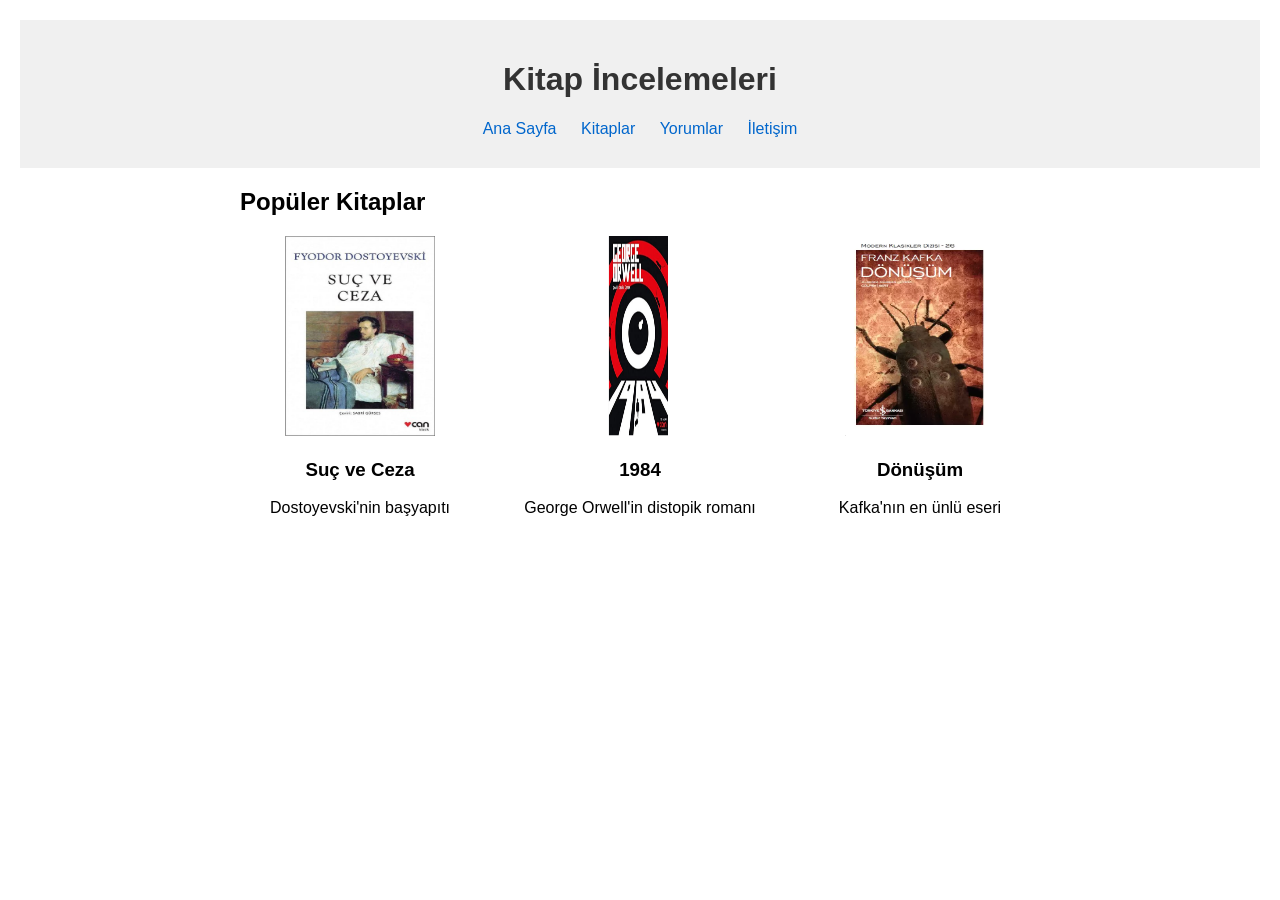
==== index.html @ e762c215 "Add files via upload" ====
<!DOCTYPE html>
<html lang="tr">
<head>
    <meta charset="UTF-8">
    <title>Kitap İncelemeleri - Ana Sayfa</title>
</head>
<body style="font-family: Arial, sans-serif; margin: 0; padding: 20px;">
    <header style="background-color: #f0f0f0; padding: 20px; text-align: center;">
        <h1 style="color: #333;">Kitap İncelemeleri</h1>
        <nav style="margin: 10px;">
            <a href="index.html" style="margin: 0 10px; color: #0066cc; text-decoration: none;">Ana Sayfa</a>
            <a href="pages/kitaplar.html" style="margin: 0 10px; color: #0066cc; text-decoration: none;">Kitaplar</a>
            <a href="pages/yorumlar.html" style="margin: 0 10px; color: #0066cc; text-decoration: none;">Yorumlar</a>
            <a href="pages/iletisim.html" style="margin: 0 10px; color: #0066cc; text-decoration: none;">İletişim</a>
        </nav>
    </header>

    <main style="max-width: 800px; margin: 20px auto;">
        <section>
            <h2>Popüler Kitaplar</h2>
            <div style="display: flex; justify-content: space-between;">
                <div style="width: 30%; text-align: center;">
                    <img src="images/sucveceza.png" alt="Kitap 1" style="width: 150px; height: 200px;">
                    <h3>Suç ve Ceza</h3>
                    <p>Dostoyevski'nin başyapıtı</p>
                </div>
                <div style="width: 30%; text-align: center;">
                    <img src="images/1984.png" alt="Kitap 2" style="width: 150px; height: 200px;">
                    <h3>1984</h3>
                    <p>George Orwell'in distopik romanı</p>
                </div>
                <div style="width: 30%; text-align: center;">
                    <img src="images/donusum.png" alt="Kitap 3" style="width: 150px; height: 200px;">
                    <h3>Dönüşüm</h3>
                    <p>Kafka'nın en ünlü eseri</p>
                </div>
            </div>
        </section>
    </main>
</body>
</html>
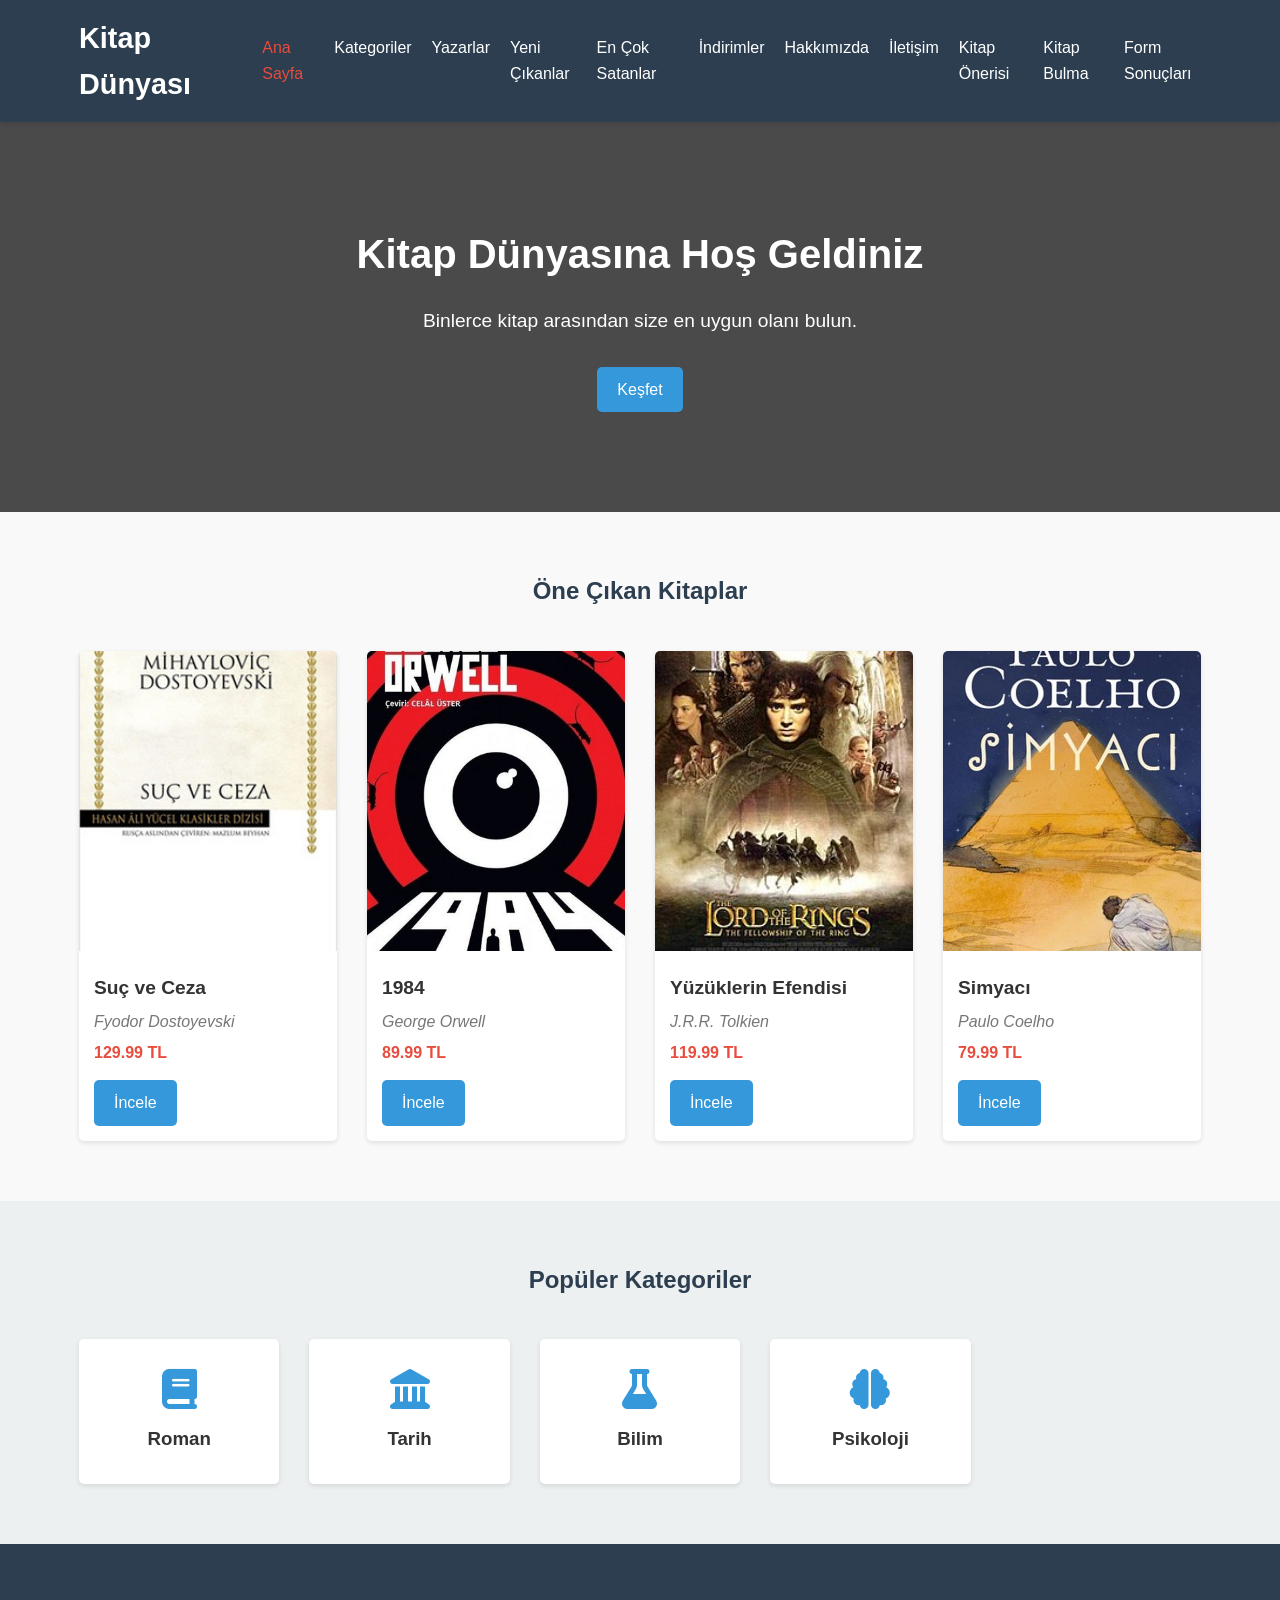
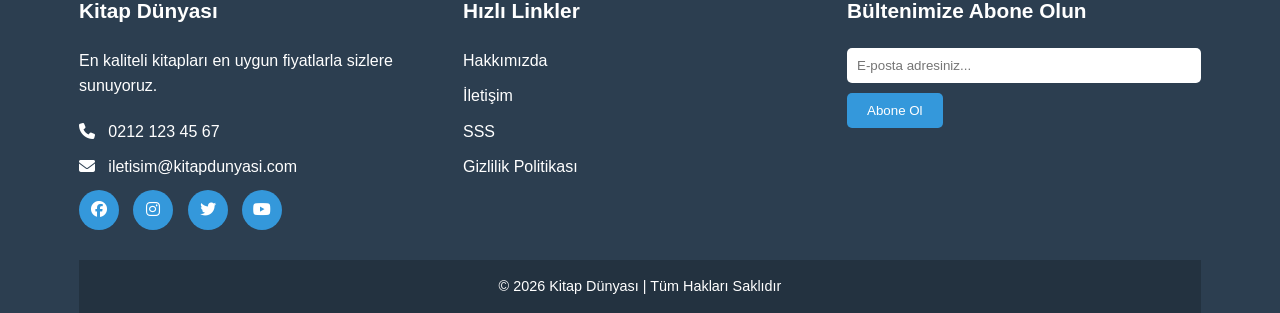
==== commit 543898d8: "Add files via upload" ====
--- a/index.html
+++ b/index.html
@@ -2,40 +2,154 @@
 <html lang="tr">
 <head>
     <meta charset="UTF-8">
-    <title>Kitap İncelemeleri - Ana Sayfa</title>
+    <meta name="viewport" content="width=device-width, initial-scale=1.0">
+    <title>Kitap Dünyası</title>
+    <link rel="stylesheet" href="styles/style.css">
+    <link rel="stylesheet" href="https://cdnjs.cloudflare.com/ajax/libs/font-awesome/6.4.0/css/all.min.css">
 </head>
-<body style="font-family: Arial, sans-serif; margin: 0; padding: 20px;">
-    <header style="background-color: #f0f0f0; padding: 20px; text-align: center;">
-        <h1 style="color: #333;">Kitap İncelemeleri</h1>
-        <nav style="margin: 10px;">
-            <a href="index.html" style="margin: 0 10px; color: #0066cc; text-decoration: none;">Ana Sayfa</a>
-            <a href="pages/kitaplar.html" style="margin: 0 10px; color: #0066cc; text-decoration: none;">Kitaplar</a>
-            <a href="pages/yorumlar.html" style="margin: 0 10px; color: #0066cc; text-decoration: none;">Yorumlar</a>
-            <a href="pages/iletisim.html" style="margin: 0 10px; color: #0066cc; text-decoration: none;">İletişim</a>
-        </nav>
+<body>
+    <!-- Header -->
+    <header>
+        <div class="container">
+            <div class="logo">
+                <h1>Kitap Dünyası</h1>
+            </div>
+            <nav>
+                <input type="checkbox" id="check">
+                <label for="check" class="checkbtn">
+                    <i class="fas fa-bars"></i>
+                </label>
+                <ul class="nav-links">
+                    <li><a href="index.html" class="active">Ana Sayfa</a></li>
+                    <li><a href="pages/kategoriler.html">Kategoriler</a></li>
+                    <li><a href="pages/yazarlar.html">Yazarlar</a></li>
+                    <li><a href="pages/yeni-cikanlar.html">Yeni Çıkanlar</a></li>
+                    <li><a href="pages/en-cok-satanlar.html">En Çok Satanlar</a></li>
+                    <li><a href="pages/indirimler.html">İndirimler</a></li>
+                    <li><a href="pages/hakkimizda.html">Hakkımızda</a></li>
+                    <li><a href="pages/iletisim.html">İletişim</a></li>
+                    <li><a href="pages/kitap-oneri.html">Kitap Önerisi</a></li>
+                    <li><a href="pages/kitap-bulma.html">Kitap Bulma</a></li>
+                    <li><a href="pages/form-sonuc.html">Form Sonuçları</a></li>
+                </ul>
+            </nav>
+        </div>
     </header>
 
-    <main style="max-width: 800px; margin: 20px auto;">
-        <section>
-            <h2>Popüler Kitaplar</h2>
-            <div style="display: flex; justify-content: space-between;">
-                <div style="width: 30%; text-align: center;">
-                    <img src="images/sucveceza.png" alt="Kitap 1" style="width: 150px; height: 200px;">
-                    <h3>Suç ve Ceza</h3>
-                    <p>Dostoyevski'nin başyapıtı</p>
+    <!-- Main Content -->
+    <main>
+        <section class="hero">
+            <div class="container">
+                <div class="hero-content">
+                    <h2>Kitap Dünyasına Hoş Geldiniz</h2>
+                    <p>Binlerce kitap arasından size en uygun olanı bulun.</p>
+                    <a href="pages/kategoriler.html" class="btn">Keşfet</a>
                 </div>
-                <div style="width: 30%; text-align: center;">
-                    <img src="images/1984.png" alt="Kitap 2" style="width: 150px; height: 200px;">
-                    <h3>1984</h3>
-                    <p>George Orwell'in distopik romanı</p>
+            </div>
+        </section>
+
+        <section class="featured-books">
+            <div class="container">
+                <h2>Öne Çıkan Kitaplar</h2>
+                <div class="book-grid">
+                    <div class="book-card">
+                        <img src="img/1.png" alt="Suç ve Ceza">
+                        <h3>Suç ve Ceza</h3>
+                        <p class="author">Fyodor Dostoyevski</p>
+                        <p class="price">129.99 TL</p>
+                        <a href="pages/kitap-detay.html" class="btn">İncele</a>
+                    </div>
+                    <div class="book-card">
+                        <img src="img/2.png" alt="1984">
+                        <h3>1984</h3>
+                        <p class="author">George Orwell</p>
+                        <p class="price">89.99 TL</p>
+                        <a href="pages/kitap-detay.html" class="btn">İncele</a>
+                    </div>
+                    <div class="book-card">
+                        <img src="img/5.png" alt="Yüzüklerin Efendisi">
+                        <h3>Yüzüklerin Efendisi</h3>
+                        <p class="author">J.R.R. Tolkien</p>
+                        <p class="price">119.99 TL</p>
+                        <a href="pages/kitap-detay.html" class="btn">İncele</a>
+                    </div>
+                    <div class="book-card">
+                        <img src="img/3.png" alt="Simyacı">
+                        <h3>Simyacı</h3>
+                        <p class="author">Paulo Coelho</p>
+                        <p class="price">79.99 TL</p>
+                        <a href="pages/kitap-detay.html" class="btn">İncele</a>
+                    </div>
                 </div>
-                <div style="width: 30%; text-align: center;">
-                    <img src="images/donusum.png" alt="Kitap 3" style="width: 150px; height: 200px;">
-                    <h3>Dönüşüm</h3>
-                    <p>Kafka'nın en ünlü eseri</p>
+            </div>
+        </section>
+
+        <section class="categories">
+            <div class="container">
+                <h2>Popüler Kategoriler</h2>
+                <div class="category-grid">
+                    <div class="category-card">
+                        <i class="fas fa-book"></i>
+                        <h3>Roman</h3>
+                    </div>
+                    <div class="category-card">
+                        <i class="fas fa-landmark"></i>
+                        <h3>Tarih</h3>
+                    </div>
+                    <div class="category-card">
+                        <i class="fas fa-flask"></i>
+                        <h3>Bilim</h3>
+                    </div>
+                    <div class="category-card">
+                        <i class="fas fa-brain"></i>
+                        <h3>Psikoloji</h3>
+                    </div>
                 </div>
             </div>
         </section>
     </main>
+
+    <!-- Footer -->
+    <footer>
+        <div class="container">
+            <div class="footer-content">
+                <div class="footer-section about">
+                    <h3>Kitap Dünyası</h3>
+                    <p>En kaliteli kitapları en uygun fiyatlarla sizlere sunuyoruz.</p>
+                    <div class="contact">
+                        <span><i class="fas fa-phone"></i> &nbsp; 0212 123 45 67</span>
+                        <span><i class="fas fa-envelope"></i> &nbsp; iletisim@kitapdunyasi.com</span>
+                    </div>
+                    <div class="socials">
+                        <a href="#"><i class="fab fa-facebook"></i></a>
+                        <a href="#"><i class="fab fa-instagram"></i></a>
+                        <a href="#"><i class="fab fa-twitter"></i></a>
+                        <a href="#"><i class="fab fa-youtube"></i></a>
+                    </div>
+                </div>
+                <div class="footer-section links">
+                    <h3>Hızlı Linkler</h3>
+                    <ul>
+                        <li><a href="pages/hakkimizda.html">Hakkımızda</a></li>
+                        <li><a href="pages/iletisim.html">İletişim</a></li>
+                        <li><a href="pages/sss.html">SSS</a></li>
+                        <li><a href="pages/gizlilik.html">Gizlilik Politikası</a></li>
+                    </ul>
+                </div>
+                <div class="footer-section contact-form">
+                    <h3>Bültenimize Abone Olun</h3>
+                    <form action="index.html" method="post">
+                        <input type="email" name="email" class="text-input contact-input" placeholder="E-posta adresiniz...">
+                        <button type="submit" class="btn btn-primary">Abone Ol</button>
+                    </form>
+                </div>
+            </div>
+            <div class="footer-bottom">
+                &copy; 2023 Kitap Dünyası | Tüm Hakları Saklıdır
+            </div>
+        </div>
+    </footer>
+
+    <script src="scripts/myscript.js"></script>
 </body>
 </html> 
--- a/styles/style.css
+++ b/styles/style.css
@@ -0,0 +1,464 @@
+/* Global Styles */
+* {
+    margin: 0;
+    padding: 0;
+    box-sizing: border-box;
+    font-family: 'Segoe UI', Tahoma, Geneva, Verdana, sans-serif;
+}
+
+:root {
+    --primary-color: #3498db;
+    --secondary-color: #2c3e50;
+    --accent-color: #e74c3c;
+    --light-color: #ecf0f1;
+    --dark-color: #34495e;
+    --text-color: #333;
+    --border-radius: 5px;
+    --box-shadow: 0 2px 5px rgba(0, 0, 0, 0.1);
+}
+
+body {
+    line-height: 1.6;
+    color: var(--text-color);
+    background-color: #f9f9f9;
+}
+
+.container {
+    width: 90%;
+    max-width: 1200px;
+    margin: 0 auto;
+    padding: 0 15px;
+}
+
+a {
+    text-decoration: none;
+    color: var(--primary-color);
+    transition: all 0.3s ease;
+}
+
+a:hover {
+    color: var(--accent-color);
+}
+
+ul {
+    list-style: none;
+}
+
+img {
+    max-width: 100%;
+    height: auto;
+}
+
+.btn {
+    display: inline-block;
+    background: var(--primary-color);
+    color: white;
+    padding: 10px 20px;
+    border: none;
+    border-radius: var(--border-radius);
+    cursor: pointer;
+    transition: all 0.3s ease;
+}
+
+.btn:hover {
+    background: var(--secondary-color);
+    color: white;
+}
+
+.btn-primary {
+    background: var(--primary-color);
+}
+
+/* Header Styles */
+header {
+    background-color: var(--secondary-color);
+    padding: 15px 0;
+    position: sticky;
+    top: 0;
+    z-index: 100;
+    box-shadow: var(--box-shadow);
+}
+
+header .container {
+    display: flex;
+    justify-content: space-between;
+    align-items: center;
+}
+
+.logo h1 {
+    color: white;
+    font-size: 1.8rem;
+}
+
+.nav-links {
+    display: flex;
+}
+
+.nav-links li {
+    margin-left: 20px;
+}
+
+.nav-links a {
+    color: white;
+    font-weight: 500;
+}
+
+.nav-links a:hover, .nav-links a.active {
+    color: var(--accent-color);
+}
+
+.checkbtn {
+    color: white;
+    font-size: 24px;
+    cursor: pointer;
+    display: none;
+}
+
+#check {
+    display: none;
+}
+
+/* Hero Section */
+.hero {
+    background: linear-gradient(rgba(0, 0, 0, 0.7), rgba(0, 0, 0, 0.7)), url('../img/hero-bg.jpg');
+    background-size: cover;
+    background-position: center;
+    color: white;
+    text-align: center;
+    padding: 100px 0;
+}
+
+.hero-content {
+    max-width: 800px;
+    margin: 0 auto;
+}
+
+.hero h2 {
+    font-size: 2.5rem;
+    margin-bottom: 20px;
+}
+
+.hero p {
+    font-size: 1.2rem;
+    margin-bottom: 30px;
+}
+
+/* Featured Books Section */
+.featured-books {
+    padding: 60px 0;
+}
+
+.featured-books h2 {
+    text-align: center;
+    margin-bottom: 40px;
+    color: var(--secondary-color);
+}
+
+.book-grid {
+    display: grid;
+    grid-template-columns: repeat(auto-fill, minmax(250px, 1fr));
+    gap: 30px;
+}
+
+.book-card {
+    background: white;
+    border-radius: var(--border-radius);
+    overflow: hidden;
+    box-shadow: var(--box-shadow);
+    transition: transform 0.3s ease;
+}
+
+.book-card:hover {
+    transform: translateY(-5px);
+}
+
+.book-card img {
+    width: 100%;
+    height: 300px;
+    object-fit: cover;
+}
+
+.book-card h3 {
+    padding: 15px 15px 5px;
+    font-size: 1.2rem;
+}
+
+.book-card .author {
+    padding: 0 15px;
+    color: #777;
+    font-style: italic;
+}
+
+.book-card .price {
+    padding: 5px 15px;
+    font-weight: bold;
+    color: var(--accent-color);
+}
+
+.book-card .btn {
+    margin: 10px 15px 15px;
+}
+
+/* Categories Section */
+.categories {
+    background-color: var(--light-color);
+    padding: 60px 0;
+}
+
+.categories h2 {
+    text-align: center;
+    margin-bottom: 40px;
+    color: var(--secondary-color);
+}
+
+.category-grid {
+    display: grid;
+    grid-template-columns: repeat(auto-fill, minmax(200px, 1fr));
+    gap: 30px;
+}
+
+.category-card {
+    background: white;
+    border-radius: var(--border-radius);
+    padding: 30px 20px;
+    text-align: center;
+    box-shadow: var(--box-shadow);
+    transition: all 0.3s ease;
+}
+
+.category-card:hover {
+    transform: translateY(-5px);
+    background-color: var(--primary-color);
+    color: white;
+}
+
+.category-card i {
+    font-size: 2.5rem;
+    margin-bottom: 15px;
+    color: var(--primary-color);
+}
+
+.category-card:hover i {
+    color: white;
+}
+
+/* Footer Styles */
+footer {
+    background-color: var(--secondary-color);
+    color: white;
+    padding: 50px 0 0;
+}
+
+.footer-content {
+    display: grid;
+    grid-template-columns: repeat(auto-fit, minmax(250px, 1fr));
+    gap: 30px;
+    margin-bottom: 30px;
+}
+
+.footer-section h3 {
+    margin-bottom: 20px;
+    font-size: 1.3rem;
+}
+
+.footer-section p {
+    margin-bottom: 20px;
+}
+
+.contact span {
+    display: block;
+    margin-bottom: 10px;
+}
+
+.socials a {
+    display: inline-block;
+    margin-right: 10px;
+    width: 40px;
+    height: 40px;
+    background: var(--primary-color);
+    color: white;
+    border-radius: 50%;
+    text-align: center;
+    line-height: 40px;
+}
+
+.socials a:hover {
+    background: var(--accent-color);
+}
+
+.footer-section.links ul li {
+    margin-bottom: 10px;
+}
+
+.footer-section.links a {
+    color: white;
+}
+
+.footer-section.links a:hover {
+    color: var(--accent-color);
+}
+
+.contact-input {
+    width: 100%;
+    padding: 10px;
+    margin-bottom: 10px;
+    border: none;
+    border-radius: var(--border-radius);
+}
+
+.footer-bottom {
+    background-color: rgba(0, 0, 0, 0.2);
+    text-align: center;
+    padding: 15px 0;
+    font-size: 0.9rem;
+}
+
+/* Form Styles */
+.form-container {
+    max-width: 800px;
+    margin: 40px auto;
+    padding: 30px;
+    background: white;
+    border-radius: var(--border-radius);
+    box-shadow: var(--box-shadow);
+}
+
+.form-container h2 {
+    margin-bottom: 30px;
+    text-align: center;
+    color: var(--secondary-color);
+}
+
+.form-group {
+    margin-bottom: 20px;
+}
+
+.form-group label {
+    display: block;
+    margin-bottom: 5px;
+    font-weight: 500;
+}
+
+.form-control {
+    width: 100%;
+    padding: 10px;
+    border: 1px solid #ddd;
+    border-radius: var(--border-radius);
+}
+
+.form-control:focus {
+    outline: none;
+    border-color: var(--primary-color);
+}
+
+textarea.form-control {
+    height: 150px;
+    resize: vertical;
+}
+
+/* Table Styles */
+.table-container {
+    overflow-x: auto;
+    margin: 40px 0;
+}
+
+table {
+    width: 100%;
+    border-collapse: collapse;
+    background: white;
+    box-shadow: var(--box-shadow);
+}
+
+th, td {
+    padding: 12px 15px;
+    text-align: left;
+    border-bottom: 1px solid #ddd;
+}
+
+th {
+    background-color: var(--secondary-color);
+    color: white;
+}
+
+tr:hover {
+    background-color: #f5f5f5;
+}
+
+/* Page Content */
+.page-content {
+    padding: 60px 0;
+}
+
+.page-title {
+    text-align: center;
+    margin-bottom: 40px;
+    color: var(--secondary-color);
+}
+
+/* Responsive Styles */
+@media (max-width: 992px) {
+    .checkbtn {
+        display: block;
+    }
+    
+    .nav-links {
+        position: fixed;
+        width: 100%;
+        height: 100vh;
+        background: var(--secondary-color);
+        top: 70px;
+        left: -100%;
+        text-align: center;
+        transition: all 0.5s;
+        flex-direction: column;
+        padding-top: 30px;
+    }
+    
+    .nav-links li {
+        margin: 15px 0;
+    }
+    
+    #check:checked ~ .nav-links {
+        left: 0;
+    }
+    
+    .hero h2 {
+        font-size: 2rem;
+    }
+}
+
+@media (max-width: 768px) {
+    .footer-content {
+        grid-template-columns: 1fr;
+    }
+    
+    .footer-section {
+        margin-bottom: 30px;
+    }
+    
+    .hero {
+        padding: 60px 0;
+    }
+    
+    .hero h2 {
+        font-size: 1.8rem;
+    }
+    
+    .book-grid, .category-grid {
+        grid-template-columns: repeat(auto-fill, minmax(200px, 1fr));
+    }
+}
+
+@media (max-width: 576px) {
+    .container {
+        width: 95%;
+    }
+    
+    .hero h2 {
+        font-size: 1.5rem;
+    }
+    
+    .book-grid, .category-grid {
+        grid-template-columns: 1fr;
+    }
+} 
